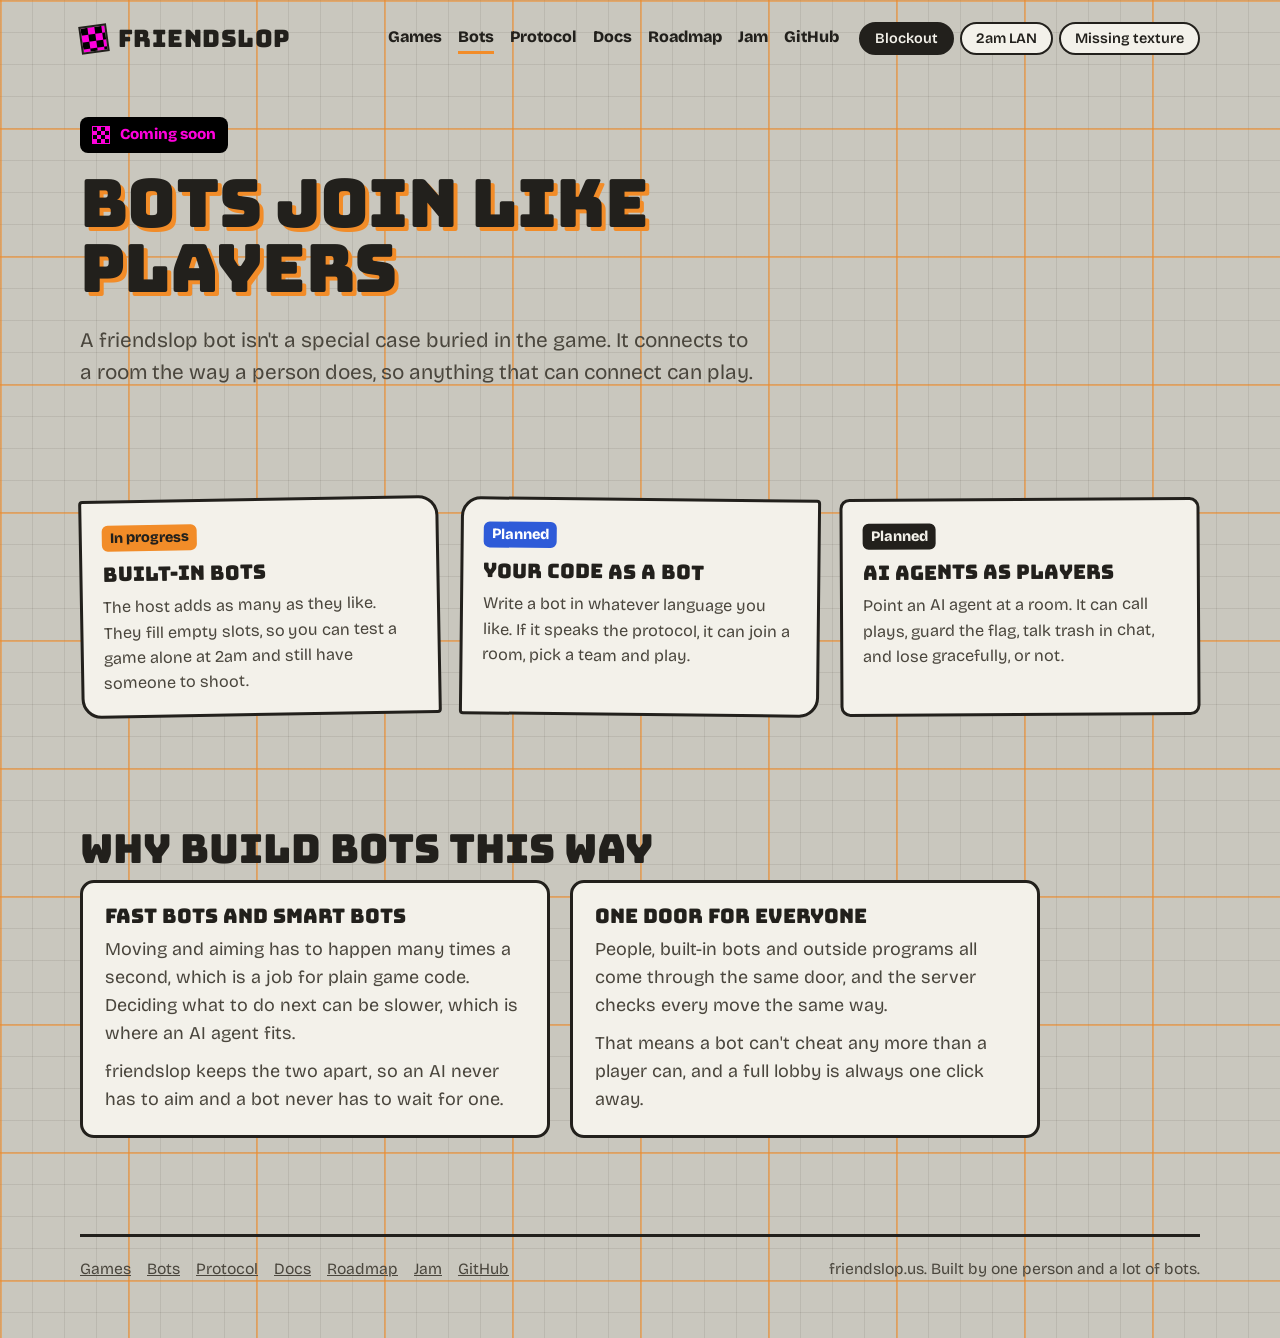
==== bots/index.html @ 9ea3b834 "Multi-page site: AI-tool pitch, games, bots, protocol, docs, roadmap, jam, 404 Co-Authored-By: Claud" ====
<!doctype html>
<html lang="en" data-theme="blockout">
<head>
<meta charset="utf-8">
<meta name="viewport" content="width=device-width, initial-scale=1">
<title>Bots | friendslop</title>
<meta name="description" content="friendslop bots join a room the same way players do, so your own code or an AI agent can play.">
<meta property="og:title" content="Bots | friendslop">
<meta property="og:description" content="friendslop bots join a room the same way players do, so your own code or an AI agent can play.">
<meta property="og:url" content="https://friendslop.us/bots/">
<meta name="theme-color" content="#c9c7be">
<script>try{var t=localStorage.getItem("friendslop-theme");if(t)document.documentElement.setAttribute("data-theme",t)}catch(e){}</script>
<link rel="icon" href="data:image/svg+xml,%3Csvg xmlns='http://www.w3.org/2000/svg' viewBox='0 0 32 32'%3E%3Crect width='16' height='16' fill='%23ff00dc'/%3E%3Crect x='16' y='16' width='16' height='16' fill='%23ff00dc'/%3E%3Crect x='16' width='16' height='16' fill='%23000'/%3E%3Crect y='16' width='16' height='16' fill='%23000'/%3E%3C/svg%3E">
<link rel="preconnect" href="https://fonts.googleapis.com">
<link rel="preconnect" href="https://fonts.gstatic.com" crossorigin>
<link href="https://fonts.googleapis.com/css2?family=Bungee&family=Bricolage+Grotesque:opsz,wght@12..96,400;12..96,600;12..96,800&display=swap" rel="stylesheet">
<link rel="stylesheet" href="/style.css">
</head>
<body>
<header class="wrap bar">
  <a class="logo" href="/" aria-label="friendslop home"><span class="logo-cube" aria-hidden="true"></span>friendslop</a>
  <div class="bar-right">
    <nav class="nav" aria-label="Main">
      <a href="/games/">Games</a>
      <a href="/bots/" aria-current="page">Bots</a>
      <a href="/protocol/">Protocol</a>
      <a href="/docs/">Docs</a>
      <a href="/roadmap/">Roadmap</a>
      <a href="/jam/">Jam</a>
      <a href="https://github.com/joshhickson/friendslop">GitHub</a>
    </nav>
    <div class="themes" role="group" aria-label="Page theme">
      <button type="button" data-set-theme="blockout" aria-pressed="true">Blockout</button>
      <button type="button" data-set-theme="lan" aria-pressed="false">2am LAN</button>
      <button type="button" data-set-theme="missing" aria-pressed="false">Missing texture</button>
    </div>
  </div>
</header>

<main>
<section class="wrap page-hero">
    <span class="soon">Coming soon</span>
    <h1>Bots join like players</h1>
    <p class="lede">A friendslop bot isn't a special case buried in the game. It connects to a room the way a person does, so anything that can connect can play.</p>
  </section>

  <section class="wrap" aria-label="Kinds of bots">
    <div class="cards">
      <article class="card">
        <span class="status test">In progress</span>
        <h3>Built-in bots</h3>
        <p>The host adds as many as they like. They fill empty slots, so you can test a game alone at 2am and still have someone to shoot.</p>
      </article>
      <article class="card">
        <span class="status next">Planned</span>
        <h3>Your code as a bot</h3>
        <p>Write a bot in whatever language you like. If it speaks the protocol, it can join a room, pick a team and play.</p>
      </article>
      <article class="card">
        <span class="status later">Planned</span>
        <h3>AI agents as players</h3>
        <p>Point an AI agent at a room. It can call plays, guard the flag, talk trash in chat, and lose gracefully, or not.</p>
      </article>
    </div>
  </section>

  <section class="wrap" aria-labelledby="why-title">
    <h2 id="why-title">Why build bots this way</h2>
    <div class="split">
      <div class="panel">
        <h3>Fast bots and smart bots</h3>
        <p>Moving and aiming has to happen many times a second, which is a job for plain game code. Deciding what to do next can be slower, which is where an AI agent fits.</p>
        <p>friendslop keeps the two apart, so an AI never has to aim and a bot never has to wait for one.</p>
      </div>
      <div class="panel">
        <h3>One door for everyone</h3>
        <p>People, built-in bots and outside programs all come through the same door, and the server checks every move the same way.</p>
        <p>That means a bot can't cheat any more than a player can, and a full lobby is always one click away.</p>
      </div>
    </div>
  </section>
</main>

<footer>
  <div class="wrap">
    <nav aria-label="Footer">
      <a href="/games/">Games</a>
      <a href="/bots/" aria-current="page">Bots</a>
      <a href="/protocol/">Protocol</a>
      <a href="/docs/">Docs</a>
      <a href="/roadmap/">Roadmap</a>
      <a href="/jam/">Jam</a>
      <a href="https://github.com/joshhickson/friendslop">GitHub</a>
    </nav>
    <span>friendslop.us. Built by one person and a lot of bots.</span>
  </div>
</footer>

<script src="/site.js"></script>
</body>
</html>
---- style.css ----
/* friendslop.us: shared styles for every page */

:root {
  --bg: #c9c7be;
  --grid-minor: rgba(60, 56, 46, .10);
  --grid-major: rgba(242, 140, 40, .55);
  --ink: #22201c;
  --ink-soft: #4a463d;
  --panel: #f3f1ea;
  --panel-edge: #22201c;
  --accent: #f28c28;
  --red: #d93a2b;
  --blu: #2e5bd8;
  --missing: #ff00dc;
  --shadow: #22201c;
  --toast-bg: #22201c;
  --toast-ink: #f3f1ea;
}
:root[data-theme="lan"] {
  --bg: #131a2c;
  --grid-minor: rgba(150, 170, 230, .07);
  --grid-major: rgba(255, 196, 61, .28);
  --ink: #eef1fb;
  --ink-soft: #aab3cf;
  --panel: #1d2640;
  --panel-edge: #8fa3e6;
  --accent: #ffc43d;
  --red: #ff5a4e;
  --blu: #5b8cff;
  --shadow: #05070d;
  --toast-bg: #ffc43d;
  --toast-ink: #131a2c;
}
:root[data-theme="missing"] {
  --bg: #000;
  --grid-minor: rgba(255, 0, 220, 0);
  --grid-major: rgba(255, 0, 220, 0);
  --ink: #fff;
  --ink-soft: #ffd6f8;
  --panel: #000;
  --panel-edge: #ff00dc;
  --accent: #ff00dc;
  --red: #ff3b3b;
  --blu: #3b8bff;
  --shadow: #ff00dc;
  --toast-bg: #ff00dc;
  --toast-ink: #000;
}

* { box-sizing: border-box; }
html { -webkit-text-size-adjust: 100%; }
body {
  margin: 0;
  color: var(--ink);
  background-color: var(--bg);
  background-image:
    linear-gradient(var(--grid-major) 2px, transparent 2px),
    linear-gradient(90deg, var(--grid-major) 2px, transparent 2px),
    linear-gradient(var(--grid-minor) 1px, transparent 1px),
    linear-gradient(90deg, var(--grid-minor) 1px, transparent 1px);
  background-size: 128px 128px, 128px 128px, 32px 32px, 32px 32px;
  font-family: "Bricolage Grotesque", system-ui, sans-serif;
  font-size: 1.125rem;
  line-height: 1.55;
  transition: background-color .25s, color .25s;
}
:root[data-theme="missing"] body {
  background-image: conic-gradient(#ff00dc 25%, #000 0 50%, #ff00dc 0 75%, #000 0);
  background-size: 96px 96px;
}
:root[data-theme="missing"] main,
:root[data-theme="missing"] footer { background: #000; }

a { color: inherit; }
:focus-visible { outline: 3px solid var(--accent); outline-offset: 3px; }
.wrap { width: min(1120px, 100% - 32px); margin-inline: auto; }
.sr-only { position: absolute; width: 1px; height: 1px; overflow: hidden; clip: rect(0 0 0 0); white-space: nowrap; }

/* links inside running text */
.prose-link, .section-lede a, .callout a, .card p a, .build a, .faq a, .hero-gh a, .roadmap a, .page-body a {
  color: var(--ink); font-weight: 800;
  text-underline-offset: 3px; text-decoration-color: var(--accent); text-decoration-thickness: 2px;
}

/* top bar */
.bar {
  display: flex; align-items: center; justify-content: space-between;
  gap: 12px 20px; flex-wrap: wrap;
  padding-block: 20px;
}
.logo {
  font-family: "Bungee", system-ui, sans-serif;
  font-size: 1.5rem; letter-spacing: .02em; text-decoration: none;
  display: inline-flex; align-items: center; gap: 10px;
}
.logo-cube {
  width: 28px; height: 28px; flex: none;
  background: conic-gradient(var(--missing) 25%, #000 0 50%, var(--missing) 0 75%, #000 0);
  background-size: 14px 14px;
  border: 2px solid var(--ink);
  transform: rotate(-8deg);
}
.nav { display: flex; flex-wrap: wrap; gap: 4px 16px; align-items: center; }
.nav a {
  font-weight: 800; font-size: 1rem; text-decoration: none;
  padding: 2px 0; border-bottom: 3px solid transparent;
}
.nav a:hover { border-bottom-color: var(--grid-major); }
.nav a[aria-current="page"] { border-bottom-color: var(--accent); }
.themes { display: flex; gap: 6px; flex-wrap: wrap; }
.themes button {
  font: 600 .9rem "Bricolage Grotesque", system-ui, sans-serif;
  color: var(--ink); background: var(--panel);
  border: 2px solid var(--panel-edge); border-radius: 999px;
  padding: 6px 14px; cursor: pointer;
}
.themes button[aria-pressed="true"] { background: var(--ink); color: var(--panel); border-color: var(--ink); }
.bar-right { display: flex; align-items: center; gap: 12px 20px; flex-wrap: wrap; }

/* type */
h1 {
  font-family: "Bungee", system-ui, sans-serif; font-weight: 400;
  font-size: clamp(2.3rem, 5.2vw, 4.4rem); line-height: .98;
  margin: 0 0 24px; letter-spacing: -.01em;
  text-shadow: 4px 4px 0 var(--accent);
}
h2 {
  font-family: "Bungee", system-ui, sans-serif; font-weight: 400;
  font-size: clamp(1.7rem, 3.6vw, 2.5rem); line-height: 1.05; margin: 0 0 10px;
}
h3 { font: 400 1.25rem "Bungee", system-ui, sans-serif; margin: 0 0 8px; line-height: 1.15; }
.lede { font-size: 1.3rem; max-width: 36ch; margin: 0 0 28px; color: var(--ink-soft); }
.section-lede { margin: 0 0 28px; max-width: 60ch; color: var(--ink-soft); }
main section { padding-block: 56px; }

/* buttons and inputs */
.btn {
  display: inline-block; text-decoration: none;
  font: 800 1.05rem "Bricolage Grotesque", system-ui, sans-serif;
  padding: 12px 20px; cursor: pointer;
  color: var(--panel); background: var(--ink);
  border: 3px solid var(--ink); border-radius: 10px;
  box-shadow: 4px 4px 0 var(--accent);
  transition: transform .08s, box-shadow .08s;
}
.btn:active { transform: translate(3px, 3px); box-shadow: 1px 1px 0 var(--accent); }
.btn.ghost { color: var(--ink); background: var(--panel); }

/* hero */
.hero {
  display: grid; grid-template-columns: 1.05fr .95fr; gap: 48px; align-items: center;
  padding-block: 40px 72px;
}
.hero > * { min-width: 0; }
.join { display: flex; gap: 8px; flex-wrap: wrap; max-width: 30rem; }
.join label { flex-basis: 100%; font-weight: 600; font-size: 1rem; }
.join input {
  flex: 1 1 12rem; min-width: 0;
  font: 400 1.25rem "Bungee", system-ui, sans-serif; letter-spacing: .08em;
  text-transform: uppercase;
  padding: 12px 14px; color: var(--ink); background: var(--panel);
  border: 3px solid var(--panel-edge); border-radius: 10px;
}
.join input::placeholder { color: var(--ink-soft); opacity: .6; }
.join-reply { flex-basis: 100%; min-height: 1.6em; margin: 6px 0 0; font-weight: 600; }
.hero-gh { margin: 8px 0 0; font-size: 1rem; color: var(--ink-soft); max-width: 36ch; }

/* lobby card */
.lobby {
  background: var(--panel);
  border: 3px solid var(--panel-edge);
  border-radius: 18px 6px 18px 6px;
  box-shadow: 10px 10px 0 var(--shadow);
  padding: 22px;
  transform: rotate(1.2deg);
}
.lobby-head { display: flex; justify-content: space-between; align-items: baseline; gap: 12px; flex-wrap: wrap; }
.room-code { font-family: "Bungee", system-ui, sans-serif; font-size: 1.9rem; line-height: 1; }
.room-meta { font-size: .95rem; color: var(--ink-soft); }
.teams { display: grid; grid-template-columns: 1fr 1fr; gap: 12px; margin: 18px 0; }
.team { border-radius: 10px; padding: 10px 12px 12px; color: #fff; }
.team.red { background: var(--red); }
.team.blu { background: var(--blu); }
.team h3 { margin: 0 0 6px; font-size: 1.05rem; display: flex; justify-content: space-between; }
.team ul { list-style: none; margin: 0; padding: 0; font-size: .98rem; }
.team li { padding: 3px 0; border-top: 1px dashed rgba(255,255,255,.35); }
.team li:first-child { border-top: 0; }
.team li.pending { opacity: 0; transform: translateX(-8px); }
.team li.in { opacity: 1; transform: none; transition: opacity .35s, transform .35s; }
.tag { font-size: .78rem; font-weight: 800; background: rgba(0,0,0,.22); border-radius: 6px; padding: 1px 6px; margin-left: 6px; }
.feed {
  font-size: .95rem; color: var(--ink-soft);
  border-top: 2px dashed var(--panel-edge); padding-top: 10px; margin-bottom: 16px;
  min-height: 3.2em;
}
.feed p { margin: 0; }
.start { width: 100%; }

/* the trend line */
.trend { padding-block: 24px 40px; }
.trend p {
  margin: 0; max-width: 24ch;
  font: 400 clamp(1.6rem, 3.4vw, 2.6rem) "Bungee", system-ui, sans-serif; line-height: 1.1;
}
.trend p + p { margin-top: 10px; color: var(--ink-soft); font-family: "Bricolage Grotesque", system-ui, sans-serif; font-weight: 600; font-size: 1.25rem; max-width: 52ch; line-height: 1.5; }

/* three steps: a real sequence */
.steps { list-style: none; margin: 0; padding: 0; display: grid; grid-template-columns: repeat(3, 1fr); gap: 20px; counter-reset: step; }
.steps li {
  counter-increment: step; position: relative;
  background: var(--panel); border: 3px solid var(--panel-edge); border-radius: 14px;
  padding: 56px 20px 20px;
}
.steps li::before {
  content: counter(step);
  position: absolute; top: -18px; left: 18px;
  width: 56px; height: 56px; display: grid; place-items: center;
  font: 400 1.6rem "Bungee", system-ui, sans-serif;
  background: var(--accent); color: #22201c; border: 3px solid var(--panel-edge); border-radius: 12px;
  transform: rotate(-6deg);
}
.steps p { margin: 0; color: var(--ink-soft); font-size: 1.02rem; }
.steps .say { display: block; margin-top: 10px; font-weight: 800; color: var(--ink); }

/* callouts: one per big idea, each leading to its own page */
.callouts { display: grid; grid-template-columns: 1fr 1fr; gap: 24px; }
.callout {
  background: var(--panel); border: 3px solid var(--panel-edge);
  padding: 24px; display: flex; flex-direction: column; gap: 12px;
}
.callout:nth-child(1) { border-radius: 6px 22px 6px 22px; }
.callout:nth-child(2) { border-radius: 22px 6px 22px 6px; }
.callout h3 { font-size: 1.5rem; }
.callout p { margin: 0; color: var(--ink-soft); }
.callout .more { margin-top: auto; }

/* box list */
.notes {
  background: var(--panel); border: 3px solid var(--panel-edge); border-radius: 14px;
  padding: 8px 24px; max-width: 760px;
}
.notes ul { list-style: none; margin: 0; padding: 0; }
.notes li { display: grid; grid-template-columns: 2.2rem 1fr; gap: 8px; padding: 16px 0; border-top: 2px dashed var(--grid-major); }
.notes li:first-child { border-top: 0; }
.notes .sym { font: 400 1.2rem "Bungee", system-ui, sans-serif; color: var(--accent); line-height: 1.4; }
.notes strong { display: block; font-weight: 800; }
.notes span.d { color: var(--ink-soft); font-size: 1.02rem; }

/* cards */
.cards { display: grid; grid-template-columns: repeat(3, 1fr); gap: 20px; }
.card {
  background: var(--panel); border: 3px solid var(--panel-edge);
  padding: 20px; min-height: 210px; position: relative;
}
.cards .card:nth-child(3n+1) { border-radius: 4px 20px 4px 20px; transform: rotate(-1deg); }
.cards .card:nth-child(3n+2) { border-radius: 20px 4px 20px 4px; transform: rotate(.6deg); }
.cards .card:nth-child(3n) { border-radius: 10px; transform: rotate(-.3deg); }
.card p { margin: 0; font-size: 1.02rem; color: var(--ink-soft); }
.status { display: inline-block; font-weight: 800; font-size: .9rem; border-radius: 6px; padding: 2px 8px; margin-bottom: 12px; }
.status.test { background: var(--accent); color: #22201c; }
.status.next { background: var(--blu); color: #fff; }
.status.later { background: var(--ink); color: var(--panel); }
.status.you { background: #000; color: var(--missing); }
.card.missing {
  border-radius: 0; transform: rotate(-.4deg);
  background:
    linear-gradient(var(--panel), var(--panel)) padding-box,
    conic-gradient(#ff00dc 25%, #000 0 50%, #ff00dc 0 75%, #000 0) border-box;
  background-size: auto, 24px 24px;
  border: 10px solid transparent;
}

/* follow the build */
.build {
  display: grid; grid-template-columns: repeat(3, 1fr);
  border: 3px solid var(--panel-edge); border-radius: 14px; background: var(--panel);
  max-width: 960px;
}
.build > div { padding: 20px 22px; border-left: 2px dashed var(--grid-major); }
.build > div:first-child { border-left: 0; }
.build h3 { font-size: 1.15rem; margin: 0 0 6px; }
.build p { margin: 0; font-size: 1.02rem; color: var(--ink-soft); }

/* faq */
.faq { max-width: 760px; }
.faq details { border-top: 3px solid var(--panel-edge); padding: 14px 0; }
.faq details:last-child { border-bottom: 3px solid var(--panel-edge); }
.faq summary { cursor: pointer; font-weight: 800; font-size: 1.2rem; list-style: none; display: flex; justify-content: space-between; gap: 12px; }
.faq summary::-webkit-details-marker { display: none; }
.faq summary::after { content: "+"; font-family: "Bungee", system-ui, sans-serif; color: var(--accent); }
.faq details[open] summary::after { content: "\2212"; }
.faq p { margin: 10px 0 0; color: var(--ink-soft); max-width: 62ch; }

/* inner pages */
.page-hero { padding-block: 40px 24px; }
.page-hero h1 { max-width: 16ch; }
.page-hero .lede { max-width: 52ch; }
.soon {
  display: inline-flex; align-items: center; gap: 10px;
  font-weight: 800; font-size: .95rem;
  background: #000; color: var(--missing);
  border-radius: 8px; padding: 6px 12px; margin-bottom: 18px;
}
.soon::before {
  content: ""; width: 16px; height: 16px;
  background: conic-gradient(#ff00dc 25%, #000 0 50%, #ff00dc 0 75%, #000 0); background-size: 8px 8px;
  border: 1px solid var(--missing);
}
.page-body p { margin: 0 0 16px; max-width: 62ch; }
.split { display: grid; grid-template-columns: 1fr 1fr; gap: 20px; max-width: 960px; }
.panel {
  background: var(--panel); border: 3px solid var(--panel-edge); border-radius: 14px; padding: 22px;
}
.panel p { margin: 0 0 10px; color: var(--ink-soft); }
.panel p:last-child { margin-bottom: 0; }
.panel ul { margin: 0; padding-left: 1.2em; color: var(--ink-soft); }
.panel li { margin: 4px 0; }

/* who-can-join diagram on the protocol page */
.speakers { display: grid; grid-template-columns: repeat(4, 1fr); gap: 12px; max-width: 960px; margin-bottom: 24px; }
.speaker {
  background: var(--panel); border: 3px solid var(--panel-edge); border-radius: 12px;
  padding: 14px; text-align: center; font-weight: 800;
}
.speaker small { display: block; font-weight: 600; color: var(--ink-soft); font-size: .9rem; }
.speaker.now { box-shadow: 6px 6px 0 var(--accent); }
.wire {
  max-width: 960px; text-align: center; padding: 14px;
  border: 3px dashed var(--panel-edge); border-radius: 12px;
  font: 400 1.2rem "Bungee", system-ui, sans-serif;
  background: var(--panel);
}

/* roadmap */
.roadmap { display: grid; grid-template-columns: repeat(3, 1fr); gap: 20px; }
.roadmap .col { background: var(--panel); border: 3px solid var(--panel-edge); border-radius: 14px; padding: 20px 22px; }
.roadmap ul { list-style: none; margin: 0; padding: 0; }
.roadmap li { padding: 9px 0; border-top: 2px dashed var(--grid-major); font-size: 1.02rem; }
.roadmap li:first-child { border-top: 0; }
.roadmap .col.done li::before { content: "\2713  "; color: var(--accent); font-weight: 800; }
.roadmap .col.now li::before { content: "~  "; color: var(--accent); font-weight: 800; }
.roadmap .col.later li::before { content: "?  "; color: var(--accent); font-weight: 800; }

/* ideas list on the games page */
.ideas { list-style: none; margin: 0; padding: 0; max-width: 760px; }
.ideas li {
  background: var(--panel); border: 3px solid var(--panel-edge); border-radius: 12px;
  padding: 12px 16px; margin-bottom: 10px; font-weight: 600;
}
.ideas li:nth-child(odd) { transform: rotate(-.4deg); }
.ideas li:nth-child(even) { transform: rotate(.4deg); }

/* 404 */
.lost { padding-block: 72px; text-align: left; }
.lost .tile {
  width: 160px; height: 160px; margin-bottom: 28px;
  background: conic-gradient(#ff00dc 25%, #000 0 50%, #ff00dc 0 75%, #000 0); background-size: 80px 80px;
  border: 4px solid var(--ink); transform: rotate(-6deg);
}

footer { padding-block: 40px 56px; font-size: .98rem; color: var(--ink-soft); }
footer .wrap { display: flex; justify-content: space-between; gap: 16px; flex-wrap: wrap; border-top: 3px solid var(--panel-edge); padding-top: 20px; }
footer nav { display: flex; gap: 6px 16px; flex-wrap: wrap; }

.toast {
  position: fixed; left: 50%; bottom: 24px; transform: translate(-50%, 140%);
  background: var(--toast-bg); color: var(--toast-ink);
  font-weight: 800; padding: 12px 18px; border-radius: 12px;
  max-width: calc(100% - 32px); text-align: center;
  visibility: hidden;
  transition: transform .25s, visibility 0s .25s;
}
.toast.show { transform: translate(-50%, 0); visibility: visible; transition: transform .25s; }

@media (max-width: 860px) {
  .hero { grid-template-columns: minmax(0, 1fr); gap: 40px; padding-top: 16px; }
  .lobby { transform: none; }
  .cards, .steps, .callouts, .roadmap, .split { grid-template-columns: 1fr; }
  .steps { gap: 36px; }
  .card { min-height: 0; }
  .build { grid-template-columns: 1fr; }
  .build > div { border-left: 0; border-top: 2px dashed var(--grid-major); }
  .build > div:first-child { border-top: 0; }
  .speakers { grid-template-columns: 1fr 1fr; }
}
@media (prefers-reduced-motion: reduce) {
  *, *::before, *::after { transition: none !important; }
  .team li.pending { opacity: 1; transform: none; }
}
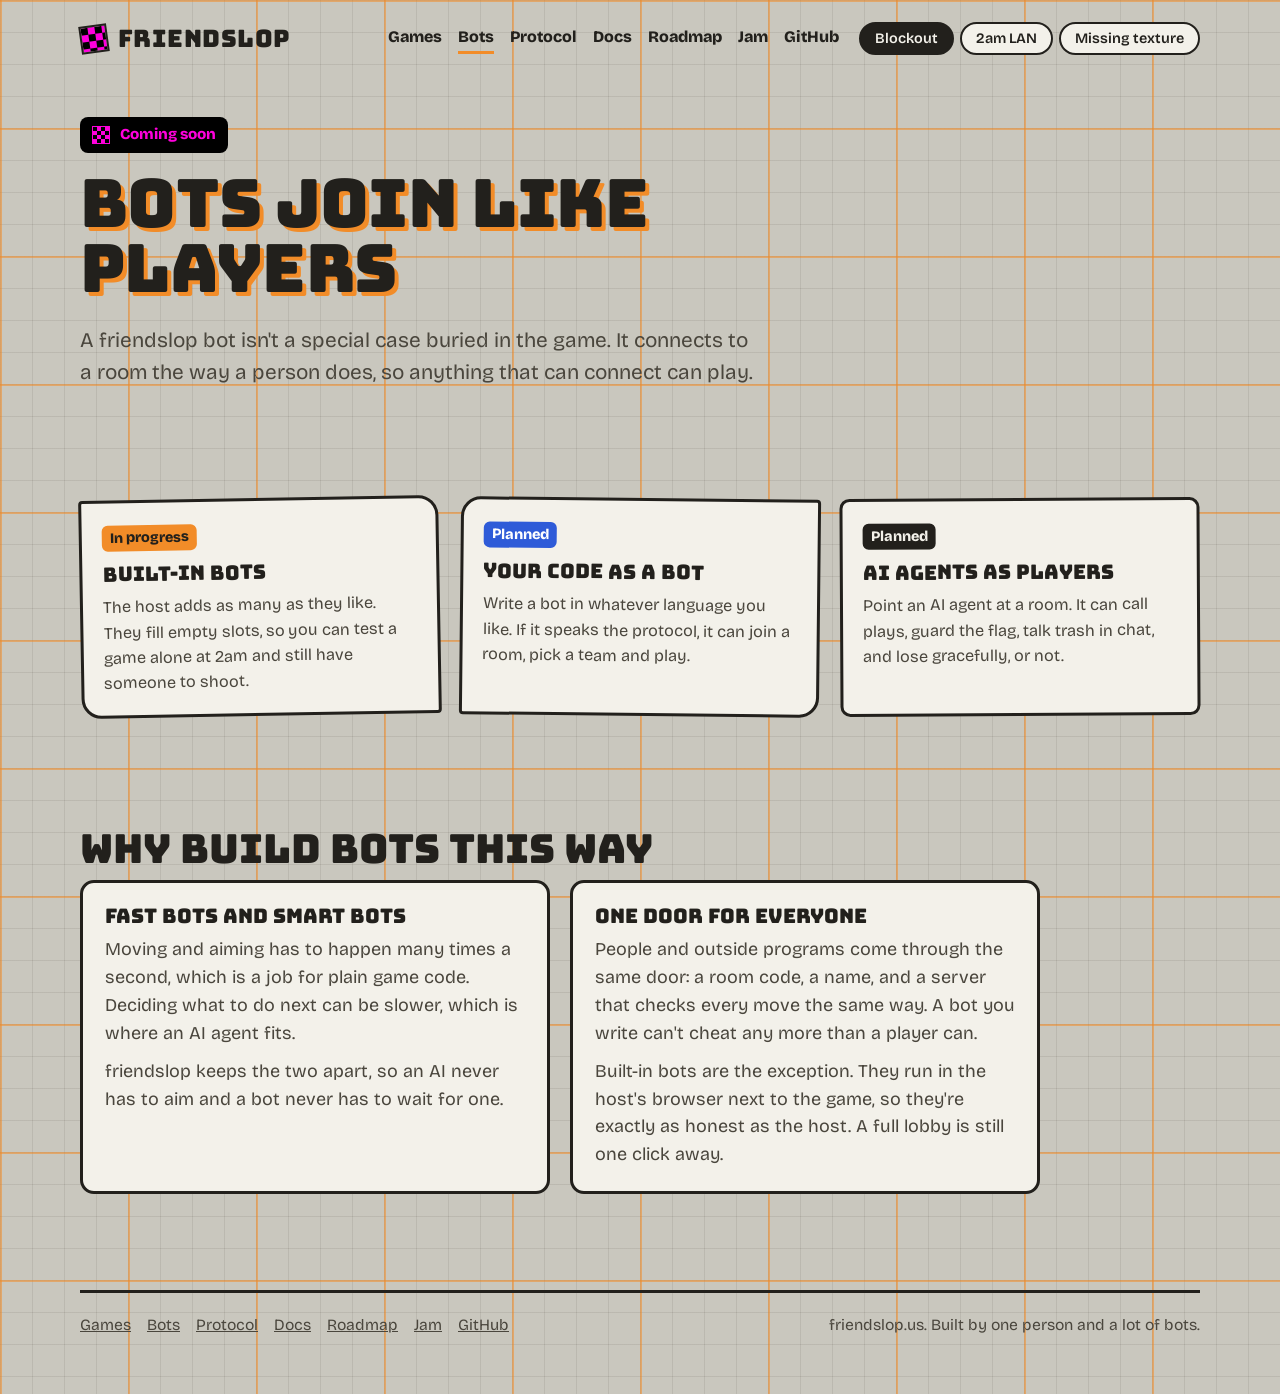
==== commit b1a31237: "Site: honest score and bot lines, paste-a-link form The host runs the game, so the host keeps score." ====
--- a/bots/index.html
+++ b/bots/index.html
@@ -74,8 +74,8 @@
       </div>
       <div class="panel">
         <h3>One door for everyone</h3>
-        <p>People, built-in bots and outside programs all come through the same door, and the server checks every move the same way.</p>
-        <p>That means a bot can't cheat any more than a player can, and a full lobby is always one click away.</p>
+        <p>People and outside programs come through the same door: a room code, a name, and a server that checks every move the same way. A bot you write can't cheat any more than a player can.</p>
+        <p>Built-in bots are the exception. They run in the host's browser next to the game, so they're exactly as honest as the host. A full lobby is still one click away.</p>
       </div>
     </div>
   </section>
--- a/style.css
+++ b/style.css
@@ -163,6 +163,12 @@
 }
 .join input::placeholder { color: var(--ink-soft); opacity: .6; }
 .join-reply { flex-basis: 100%; min-height: 1.6em; margin: 6px 0 0; font-weight: 600; }
+.join.link { margin-top: 20px; }
+.join.link input {
+  font: 600 1.05rem "Bricolage Grotesque", system-ui, sans-serif; letter-spacing: 0;
+  text-transform: none;
+}
+.join-note { flex-basis: 100%; margin: 0; font-size: 1rem; color: var(--ink-soft); }
 .hero-gh { margin: 8px 0 0; font-size: 1rem; color: var(--ink-soft); max-width: 36ch; }
 
 /* lobby card */
@@ -223,13 +229,14 @@
 .steps .say { display: block; margin-top: 10px; font-weight: 800; color: var(--ink); }
 
 /* callouts: one per big idea, each leading to its own page */
-.callouts { display: grid; grid-template-columns: 1fr 1fr; gap: 24px; }
+.callouts { display: grid; grid-template-columns: repeat(3, 1fr); gap: 24px; }
 .callout {
   background: var(--panel); border: 3px solid var(--panel-edge);
   padding: 24px; display: flex; flex-direction: column; gap: 12px;
 }
 .callout:nth-child(1) { border-radius: 6px 22px 6px 22px; }
 .callout:nth-child(2) { border-radius: 22px 6px 22px 6px; }
+.callout:nth-child(3) { border-radius: 12px; }
 .callout h3 { font-size: 1.5rem; }
 .callout p { margin: 0; color: var(--ink-soft); }
 .callout .more { margin-top: auto; }
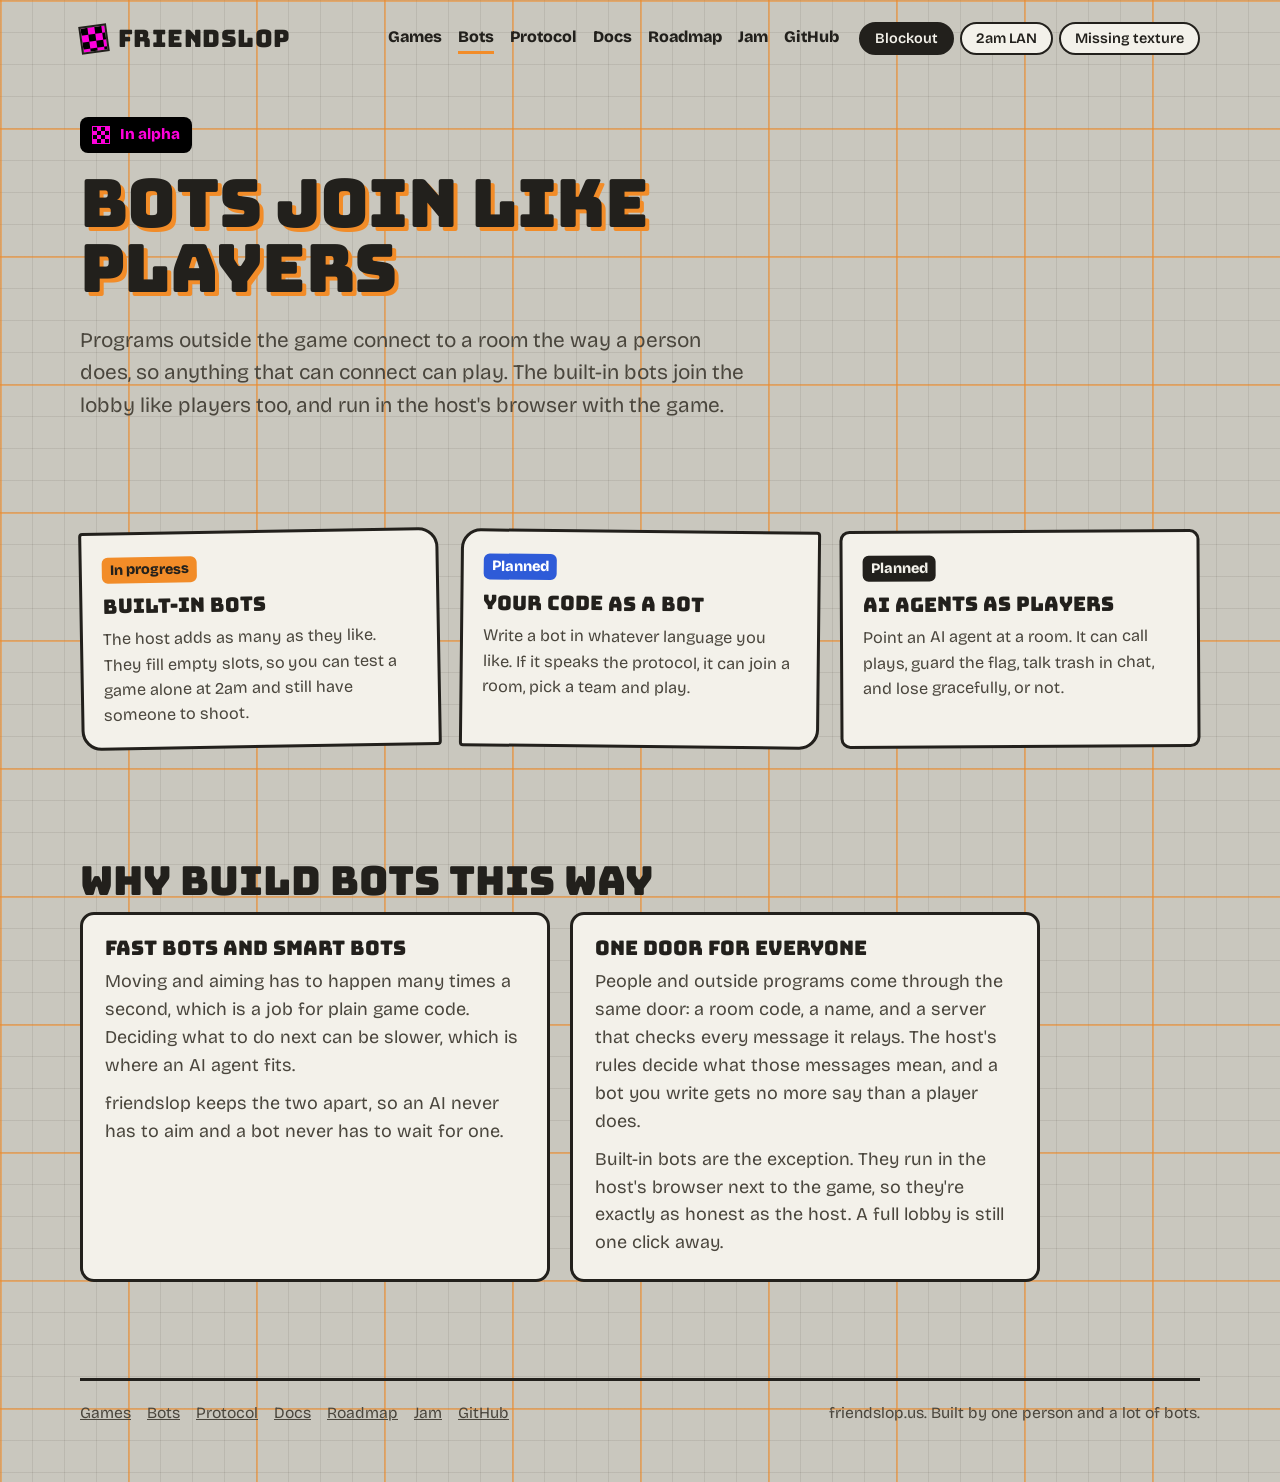
==== commit 6065c665: "Site: fix claims that stop being true when link hosting ships Co-Authored-By: Claude Opus 5.5 <norep" ====
--- a/bots/index.html
+++ b/bots/index.html
@@ -4,9 +4,9 @@
 <meta charset="utf-8">
 <meta name="viewport" content="width=device-width, initial-scale=1">
 <title>Bots | friendslop</title>
-<meta name="description" content="friendslop bots join a room the same way players do, so your own code or an AI agent can play.">
+<meta name="description" content="friendslop bots join a room like players, so your own code or an AI agent can play. Built-in bots run in the host's browser with the game.">
 <meta property="og:title" content="Bots | friendslop">
-<meta property="og:description" content="friendslop bots join a room the same way players do, so your own code or an AI agent can play.">
+<meta property="og:description" content="friendslop bots join a room like players, so your own code or an AI agent can play. Built-in bots run in the host's browser with the game.">
 <meta property="og:url" content="https://friendslop.us/bots/">
 <meta name="theme-color" content="#c9c7be">
 <script>try{var t=localStorage.getItem("friendslop-theme");if(t)document.documentElement.setAttribute("data-theme",t)}catch(e){}</script>
@@ -39,9 +39,9 @@
 
 <main>
 <section class="wrap page-hero">
-    <span class="soon">Coming soon</span>
+    <span class="soon">In alpha</span>
     <h1>Bots join like players</h1>
-    <p class="lede">A friendslop bot isn't a special case buried in the game. It connects to a room the way a person does, so anything that can connect can play.</p>
+    <p class="lede">Programs outside the game connect to a room the way a person does, so anything that can connect can play. The built-in bots join the lobby like players too, and run in the host's browser with the game.</p>
   </section>
 
   <section class="wrap" aria-label="Kinds of bots">
@@ -74,7 +74,7 @@
       </div>
       <div class="panel">
         <h3>One door for everyone</h3>
-        <p>People and outside programs come through the same door: a room code, a name, and a server that checks every move the same way. A bot you write can't cheat any more than a player can.</p>
+        <p>People and outside programs come through the same door: a room code, a name, and a server that checks every message it relays. The host's rules decide what those messages mean, and a bot you write gets no more say than a player does.</p>
         <p>Built-in bots are the exception. They run in the host's browser next to the game, so they're exactly as honest as the host. A full lobby is still one click away.</p>
       </div>
     </div>
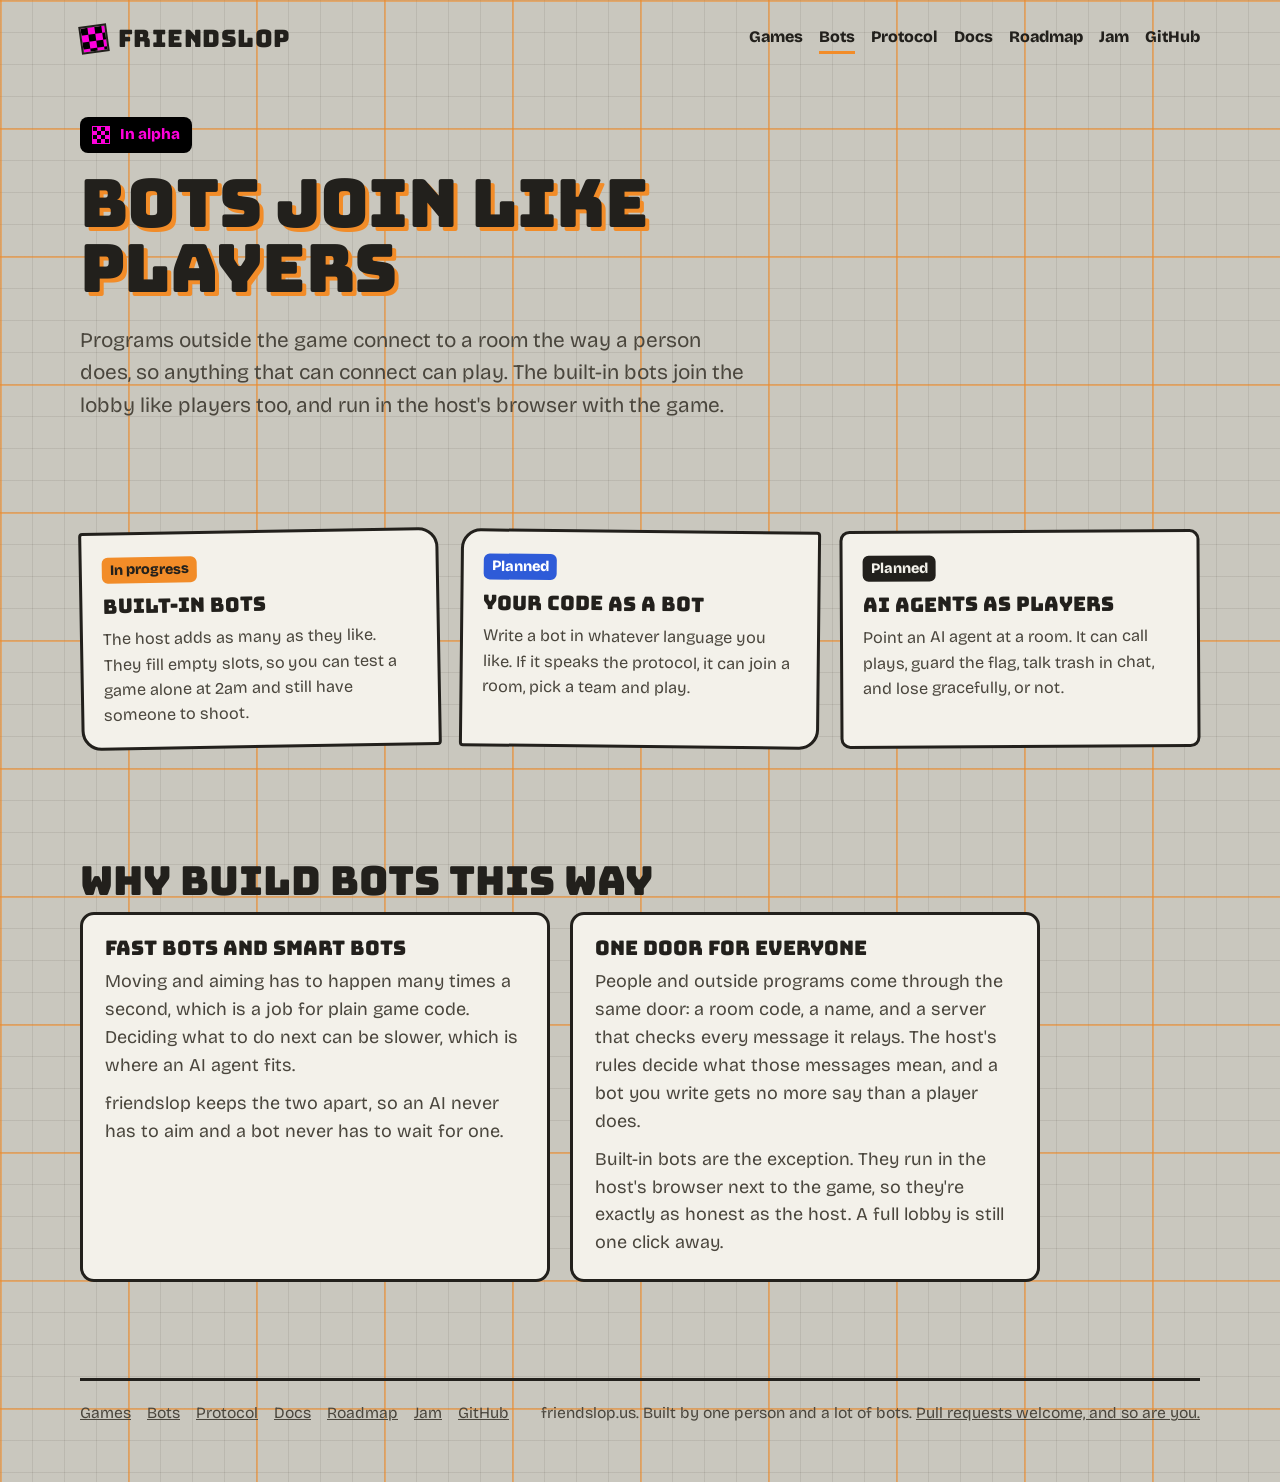
==== commit a9bcf76b: "Site: one style, current games, and an invitation to help - Blockout is the only style: the switcher" ====
--- a/bots/index.html
+++ b/bots/index.html
@@ -1,5 +1,5 @@
 <!doctype html>
-<html lang="en" data-theme="blockout">
+<html lang="en">
 <head>
 <meta charset="utf-8">
 <meta name="viewport" content="width=device-width, initial-scale=1">
@@ -9,7 +9,6 @@
 <meta property="og:description" content="friendslop bots join a room like players, so your own code or an AI agent can play. Built-in bots run in the host's browser with the game.">
 <meta property="og:url" content="https://friendslop.us/bots/">
 <meta name="theme-color" content="#c9c7be">
-<script>try{var t=localStorage.getItem("friendslop-theme");if(t)document.documentElement.setAttribute("data-theme",t)}catch(e){}</script>
 <link rel="icon" href="data:image/svg+xml,%3Csvg xmlns='http://www.w3.org/2000/svg' viewBox='0 0 32 32'%3E%3Crect width='16' height='16' fill='%23ff00dc'/%3E%3Crect x='16' y='16' width='16' height='16' fill='%23ff00dc'/%3E%3Crect x='16' width='16' height='16' fill='%23000'/%3E%3Crect y='16' width='16' height='16' fill='%23000'/%3E%3C/svg%3E">
 <link rel="preconnect" href="https://fonts.googleapis.com">
 <link rel="preconnect" href="https://fonts.gstatic.com" crossorigin>
@@ -29,11 +28,6 @@
       <a href="/jam/">Jam</a>
       <a href="https://github.com/joshhickson/friendslop">GitHub</a>
     </nav>
-    <div class="themes" role="group" aria-label="Page theme">
-      <button type="button" data-set-theme="blockout" aria-pressed="true">Blockout</button>
-      <button type="button" data-set-theme="lan" aria-pressed="false">2am LAN</button>
-      <button type="button" data-set-theme="missing" aria-pressed="false">Missing texture</button>
-    </div>
   </div>
 </header>
 
@@ -92,7 +86,7 @@
       <a href="/jam/">Jam</a>
       <a href="https://github.com/joshhickson/friendslop">GitHub</a>
     </nav>
-    <span>friendslop.us. Built by one person and a lot of bots.</span>
+    <span>friendslop.us. Built by one person and a lot of bots. <a href="/#together">Pull requests welcome, and so are you.</a></span>
   </div>
 </footer>
 
--- a/style.css
+++ b/style.css
@@ -16,36 +16,6 @@
   --toast-bg: #22201c;
   --toast-ink: #f3f1ea;
 }
-:root[data-theme="lan"] {
-  --bg: #131a2c;
-  --grid-minor: rgba(150, 170, 230, .07);
-  --grid-major: rgba(255, 196, 61, .28);
-  --ink: #eef1fb;
-  --ink-soft: #aab3cf;
-  --panel: #1d2640;
-  --panel-edge: #8fa3e6;
-  --accent: #ffc43d;
-  --red: #ff5a4e;
-  --blu: #5b8cff;
-  --shadow: #05070d;
-  --toast-bg: #ffc43d;
-  --toast-ink: #131a2c;
-}
-:root[data-theme="missing"] {
-  --bg: #000;
-  --grid-minor: rgba(255, 0, 220, 0);
-  --grid-major: rgba(255, 0, 220, 0);
-  --ink: #fff;
-  --ink-soft: #ffd6f8;
-  --panel: #000;
-  --panel-edge: #ff00dc;
-  --accent: #ff00dc;
-  --red: #ff3b3b;
-  --blu: #3b8bff;
-  --shadow: #ff00dc;
-  --toast-bg: #ff00dc;
-  --toast-ink: #000;
-}
 
 * { box-sizing: border-box; }
 html { -webkit-text-size-adjust: 100%; }
@@ -62,14 +32,7 @@
   font-family: "Bricolage Grotesque", system-ui, sans-serif;
   font-size: 1.125rem;
   line-height: 1.55;
-  transition: background-color .25s, color .25s;
-}
-:root[data-theme="missing"] body {
-  background-image: conic-gradient(#ff00dc 25%, #000 0 50%, #ff00dc 0 75%, #000 0);
-  background-size: 96px 96px;
-}
-:root[data-theme="missing"] main,
-:root[data-theme="missing"] footer { background: #000; }
+}
 
 a { color: inherit; }
 :focus-visible { outline: 3px solid var(--accent); outline-offset: 3px; }
@@ -107,14 +70,6 @@
 }
 .nav a:hover { border-bottom-color: var(--grid-major); }
 .nav a[aria-current="page"] { border-bottom-color: var(--accent); }
-.themes { display: flex; gap: 6px; flex-wrap: wrap; }
-.themes button {
-  font: 600 .9rem "Bricolage Grotesque", system-ui, sans-serif;
-  color: var(--ink); background: var(--panel);
-  border: 2px solid var(--panel-edge); border-radius: 999px;
-  padding: 6px 14px; cursor: pointer;
-}
-.themes button[aria-pressed="true"] { background: var(--ink); color: var(--panel); border-color: var(--ink); }
 .bar-right { display: flex; align-items: center; gap: 12px 20px; flex-wrap: wrap; }
 
 /* type */
@@ -226,7 +181,24 @@
   transform: rotate(-6deg);
 }
 .steps p { margin: 0; color: var(--ink-soft); font-size: 1.02rem; }
-.steps .say { display: block; margin-top: 10px; font-weight: 800; color: var(--ink); }
+.steps p a, .prompt-head a { color: var(--ink); font-weight: 800; text-underline-offset: 3px; text-decoration-color: var(--accent); text-decoration-thickness: 2px; }
+.steps.four { grid-template-columns: repeat(2, 1fr); gap: 36px 20px; max-width: 960px; }
+
+/* make your first game: commands and the agent prompt */
+.cmd, .prompt-text {
+  display: block; white-space: pre-wrap; overflow-wrap: anywhere;
+  font: 500 .92rem/1.55 ui-monospace, "Cascadia Mono", Consolas, monospace;
+  background: var(--ink); color: var(--panel);
+  border-radius: 10px; padding: 12px 14px; margin: 14px 0 0;
+}
+.prompt {
+  background: var(--panel); border: 3px solid var(--panel-edge); border-radius: 6px 22px 6px 22px;
+  box-shadow: 8px 8px 0 var(--accent);
+  padding: 24px; max-width: 960px; margin-bottom: 48px;
+}
+.prompt-head p { margin: 0; color: var(--ink-soft); max-width: 60ch; }
+.prompt-text { margin: 16px 0 18px; font-size: .95rem; }
+.make-or { font-size: 1.5rem; margin: 0 0 34px; }
 
 /* callouts: one per big idea, each leading to its own page */
 .callouts { display: grid; grid-template-columns: repeat(3, 1fr); gap: 24px; }
@@ -287,6 +259,8 @@
 .build > div:first-child { border-left: 0; }
 .build h3 { font-size: 1.15rem; margin: 0 0 6px; }
 .build p { margin: 0; font-size: 1.02rem; color: var(--ink-soft); }
+.build-note { margin: 18px 0 0; font-size: 1rem; color: var(--ink-soft); max-width: 60ch; }
+.build-note a { color: var(--ink); font-weight: 800; text-underline-offset: 3px; text-decoration-color: var(--accent); text-decoration-thickness: 2px; }
 
 /* faq */
 .faq { max-width: 760px; }
@@ -382,7 +356,9 @@
 @media (max-width: 860px) {
   .hero { grid-template-columns: minmax(0, 1fr); gap: 40px; padding-top: 16px; }
   .lobby { transform: none; }
-  .cards, .steps, .callouts, .roadmap, .split { grid-template-columns: 1fr; }
+  .cards, .steps, .steps.four, .callouts, .roadmap, .split { grid-template-columns: 1fr; }
+  .prompt { padding: 18px; box-shadow: 5px 5px 0 var(--accent); }
+  .prompt-text, .cmd { font-size: .82rem; padding: 10px 12px; }
   .steps { gap: 36px; }
   .card { min-height: 0; }
   .build { grid-template-columns: 1fr; }
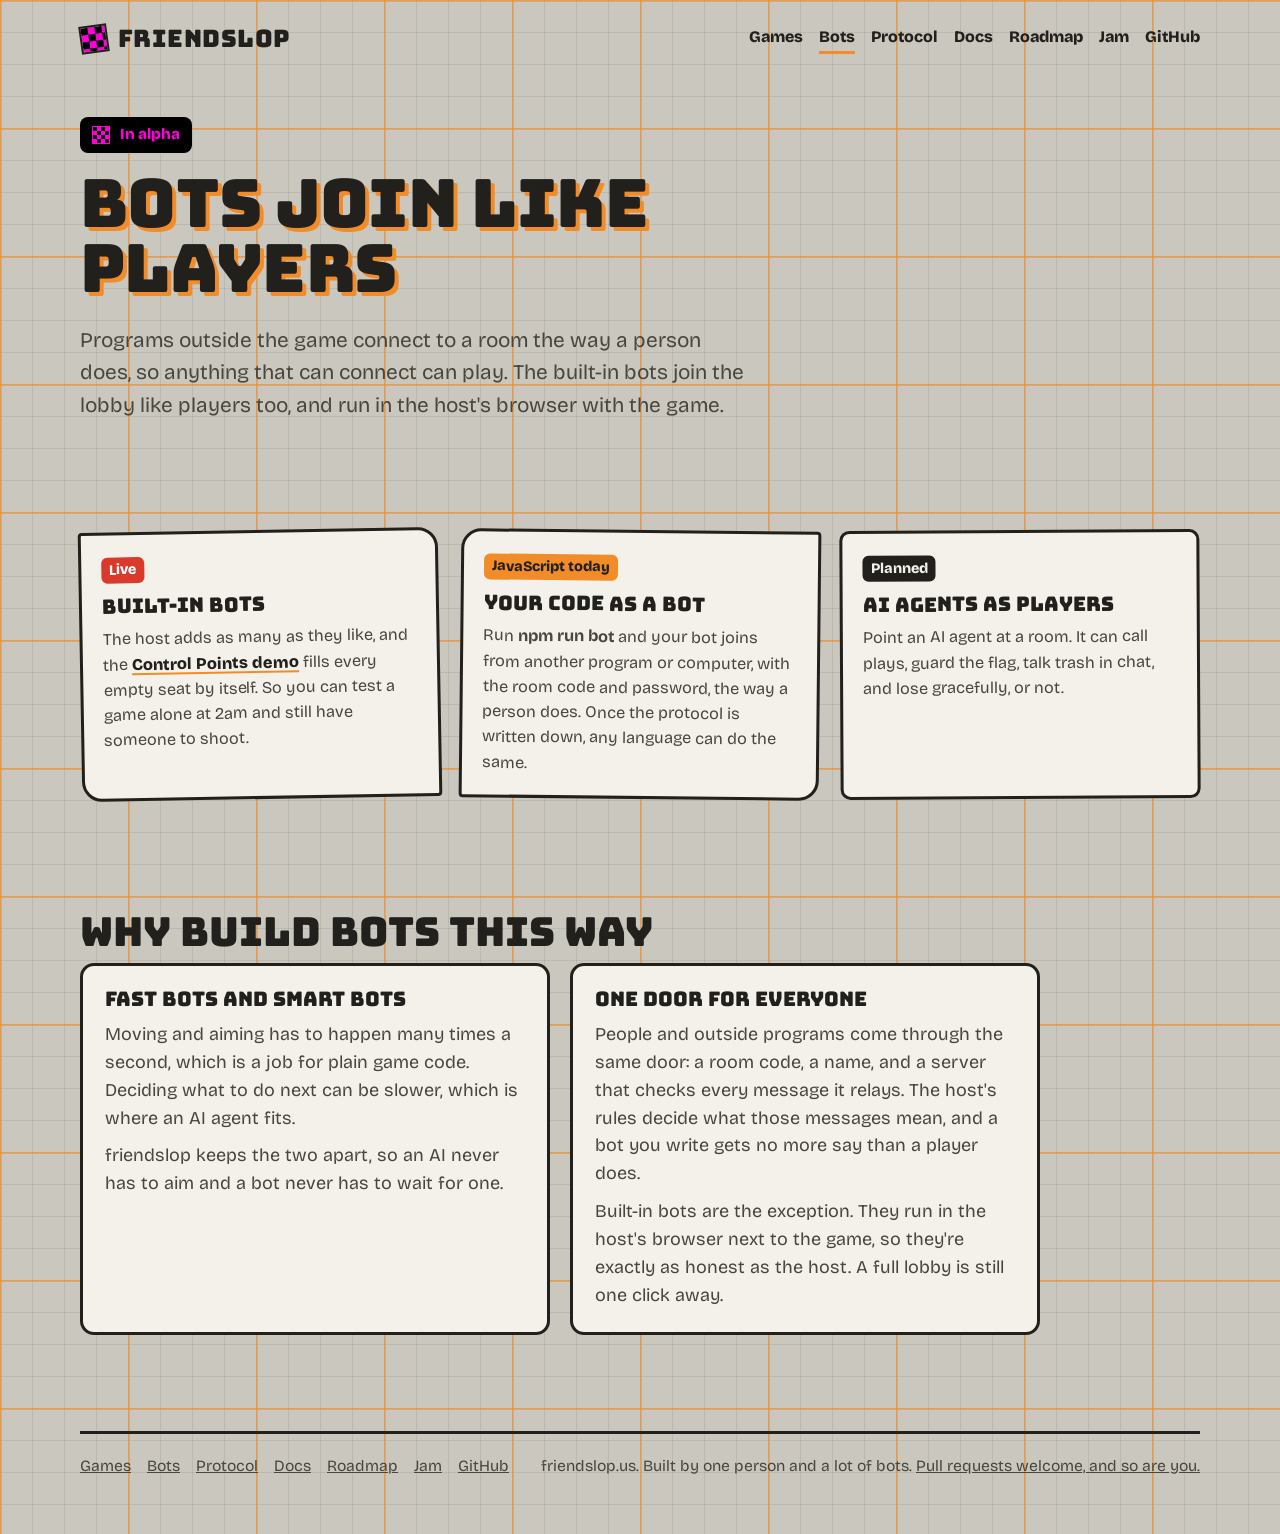
==== commit ab06d703: "Site: the demo is live, a real Docs page, and pages brought up to date - Homepage: Play the demo and" ====
--- a/bots/index.html
+++ b/bots/index.html
@@ -41,14 +41,14 @@
   <section class="wrap" aria-label="Kinds of bots">
     <div class="cards">
       <article class="card">
-        <span class="status test">In progress</span>
+        <span class="status live">Live</span>
         <h3>Built-in bots</h3>
-        <p>The host adds as many as they like. They fill empty slots, so you can test a game alone at 2am and still have someone to shoot.</p>
+        <p>The host adds as many as they like, and the <a href="https://play.friendslop.us/?host=https://github.com/joshhickson/friendslop/tree/main/games/cp">Control Points demo</a> fills every empty seat by itself. So you can test a game alone at 2am and still have someone to shoot.</p>
       </article>
       <article class="card">
-        <span class="status next">Planned</span>
+        <span class="status test">JavaScript today</span>
         <h3>Your code as a bot</h3>
-        <p>Write a bot in whatever language you like. If it speaks the protocol, it can join a room, pick a team and play.</p>
+        <p>Run <strong>npm run bot</strong> and your bot joins from another program or computer, with the room code and password, the way a person does. Once the protocol is written down, any language can do the same.</p>
       </article>
       <article class="card">
         <span class="status later">Planned</span>
--- a/style.css
+++ b/style.css
@@ -40,7 +40,7 @@
 .sr-only { position: absolute; width: 1px; height: 1px; overflow: hidden; clip: rect(0 0 0 0); white-space: nowrap; }
 
 /* links inside running text */
-.prose-link, .section-lede a, .callout a, .card p a, .build a, .faq a, .hero-gh a, .roadmap a, .page-body a {
+.prose-link, .section-lede a, .callout a, .card p a, .build a, .faq a, .hero-go-note a, .roadmap a, .page-body a {
   color: var(--ink); font-weight: 800;
   text-underline-offset: 3px; text-decoration-color: var(--accent); text-decoration-thickness: 2px;
 }
@@ -124,7 +124,9 @@
   text-transform: none;
 }
 .join-note { flex-basis: 100%; margin: 0; font-size: 1rem; color: var(--ink-soft); }
-.hero-gh { margin: 8px 0 0; font-size: 1rem; color: var(--ink-soft); max-width: 36ch; }
+.hero-go { display: flex; flex-wrap: wrap; align-items: center; gap: 14px 16px; margin: 0 0 36px; }
+.hero-go .btn { font-size: 1.15rem; padding: 14px 24px; }
+.hero-go-note { flex-basis: 100%; margin: 0; font-size: 1rem; color: var(--ink-soft); max-width: 44ch; }
 
 /* lobby card */
 .lobby {
@@ -235,7 +237,9 @@
 .cards .card:nth-child(3n+2) { border-radius: 20px 4px 20px 4px; transform: rotate(.6deg); }
 .cards .card:nth-child(3n) { border-radius: 10px; transform: rotate(-.3deg); }
 .card p { margin: 0; font-size: 1.02rem; color: var(--ink-soft); }
+.card p + p { margin-top: 12px; }
 .status { display: inline-block; font-weight: 800; font-size: .9rem; border-radius: 6px; padding: 2px 8px; margin-bottom: 12px; }
+.status.live { background: var(--red); color: #fff; }
 .status.test { background: var(--accent); color: #22201c; }
 .status.next { background: var(--blu); color: #fff; }
 .status.later { background: var(--ink); color: var(--panel); }
@@ -370,3 +374,27 @@
   *, *::before, *::after { transition: none !important; }
   .team li.pending { opacity: 1; transform: none; }
 }
+
+/* docs page */
+.toc { display: flex; flex-wrap: wrap; gap: 10px; list-style: none; margin: 0; padding: 0; max-width: 960px; }
+.toc a {
+  display: inline-block; padding: 6px 12px; text-decoration: none; font-weight: 800;
+  background: var(--panel); border: 3px solid var(--panel-edge); border-radius: 8px;
+}
+.toc a:hover { box-shadow: 3px 3px 0 var(--accent); }
+main section.doc { padding-block: 36px; }
+.doc .steps { margin-top: 18px; }
+.page-body ul, .page-body .doc-list { margin: 0 0 16px; padding-left: 1.3em; max-width: 62ch; }
+.page-body li { margin: 6px 0; }
+.page-body .cmd { max-width: 62ch; margin: 0 0 16px; }
+.page-body h3 { margin-top: 28px; }
+.page-body li a, .doc-more a { color: var(--ink); font-weight: 800; text-underline-offset: 3px; text-decoration-color: var(--accent); text-decoration-thickness: 2px; }
+.doc-more { margin: 20px 0 0; max-width: 62ch; }
+.doc-go { margin: 4px 0 20px; }
+.page-body p code, .page-body li code, .panel code, .section-lede code {
+  font: 600 .9em ui-monospace, "Cascadia Mono", Consolas, monospace;
+  background: rgba(34, 32, 28, .08); border-radius: 5px; padding: 1px 5px; overflow-wrap: anywhere;
+}
+.panel h3 { margin-bottom: 10px; }
+.panel ul { margin-bottom: 10px; }
+.page-body a.btn { color: var(--panel); text-decoration: none; }
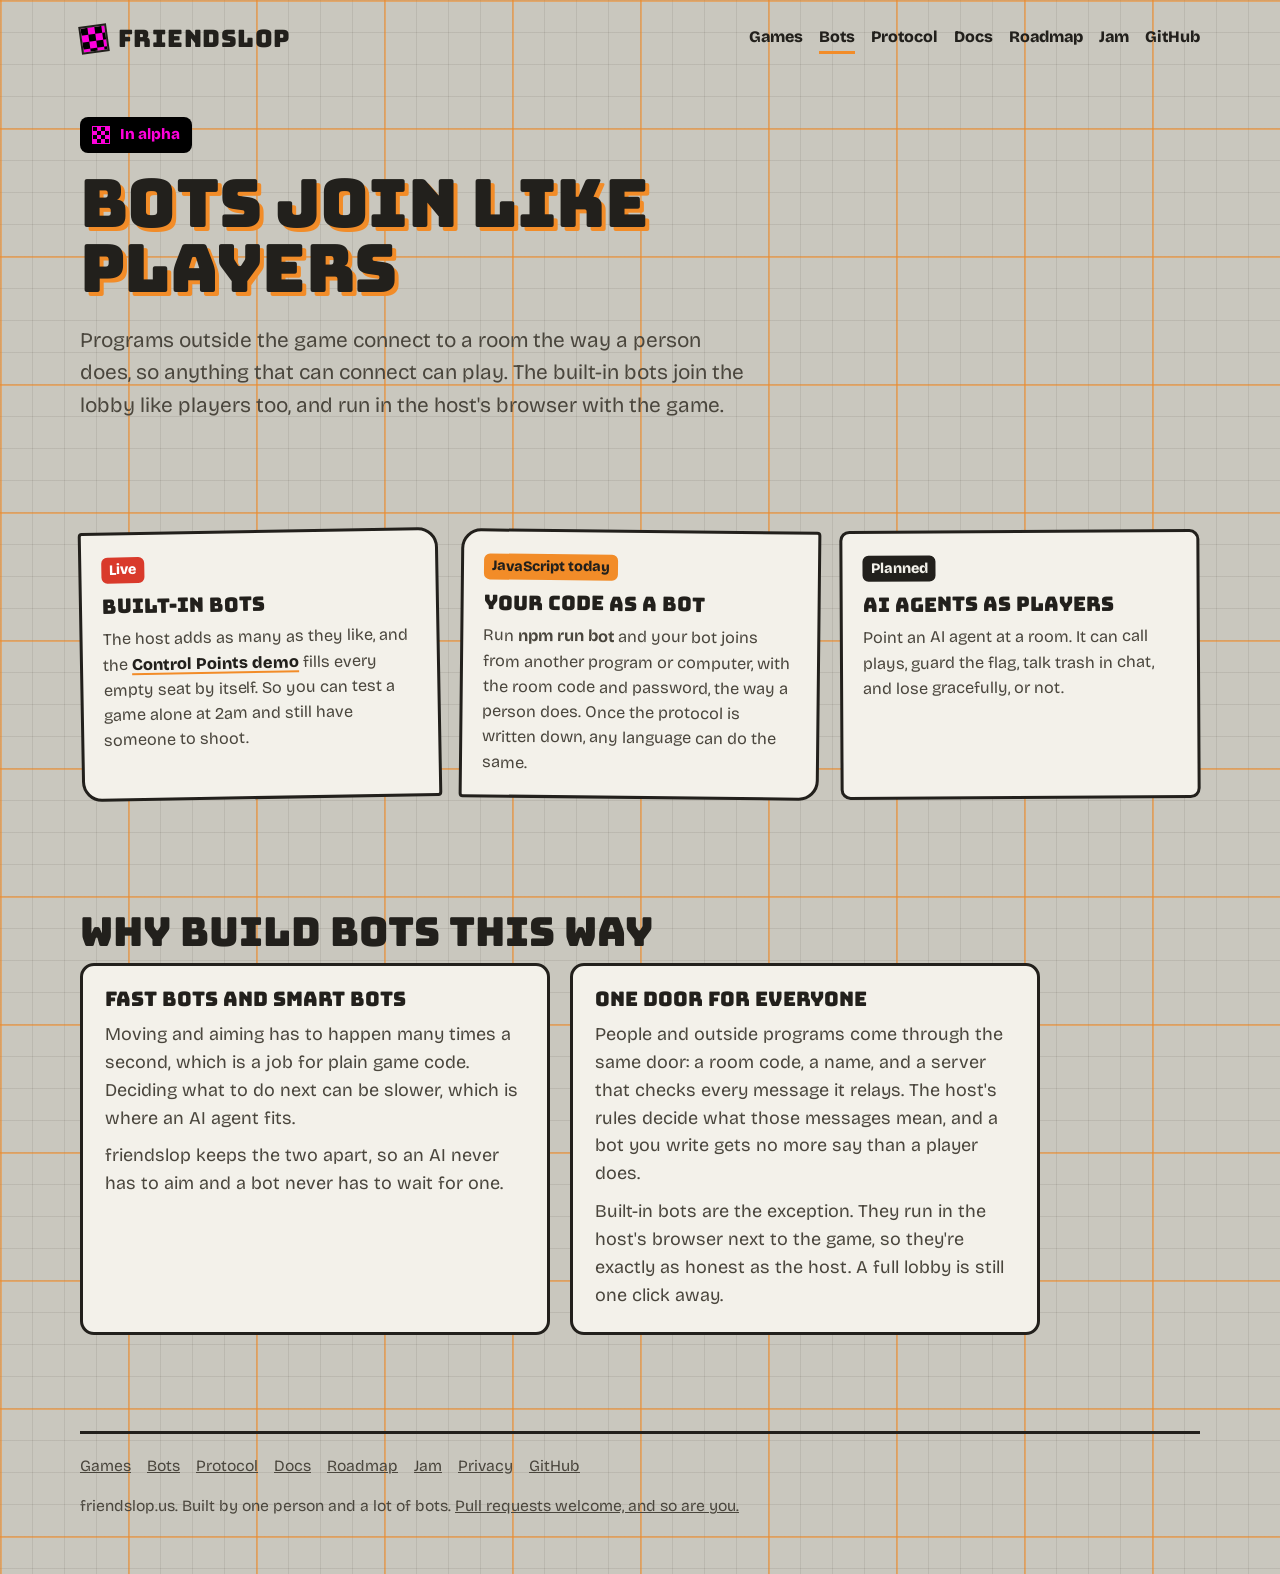
==== commit e99deb56: "Site: a privacy page, linked from every footer Co-Authored-By: Claude Opus 5.5 <noreply@anthropic.co" ====
--- a/bots/index.html
+++ b/bots/index.html
@@ -84,6 +84,7 @@
       <a href="/docs/">Docs</a>
       <a href="/roadmap/">Roadmap</a>
       <a href="/jam/">Jam</a>
+      <a href="/privacy/">Privacy</a>
       <a href="https://github.com/joshhickson/friendslop">GitHub</a>
     </nav>
     <span>friendslop.us. Built by one person and a lot of bots. <a href="/#together">Pull requests welcome, and so are you.</a></span>
--- a/style.css
+++ b/style.css
@@ -398,3 +398,4 @@
 .panel h3 { margin-bottom: 10px; }
 .panel ul { margin-bottom: 10px; }
 .page-body a.btn { color: var(--panel); text-decoration: none; }
+.doc-date { margin: -8px 0 0; font-size: 1rem; color: var(--ink-soft); }
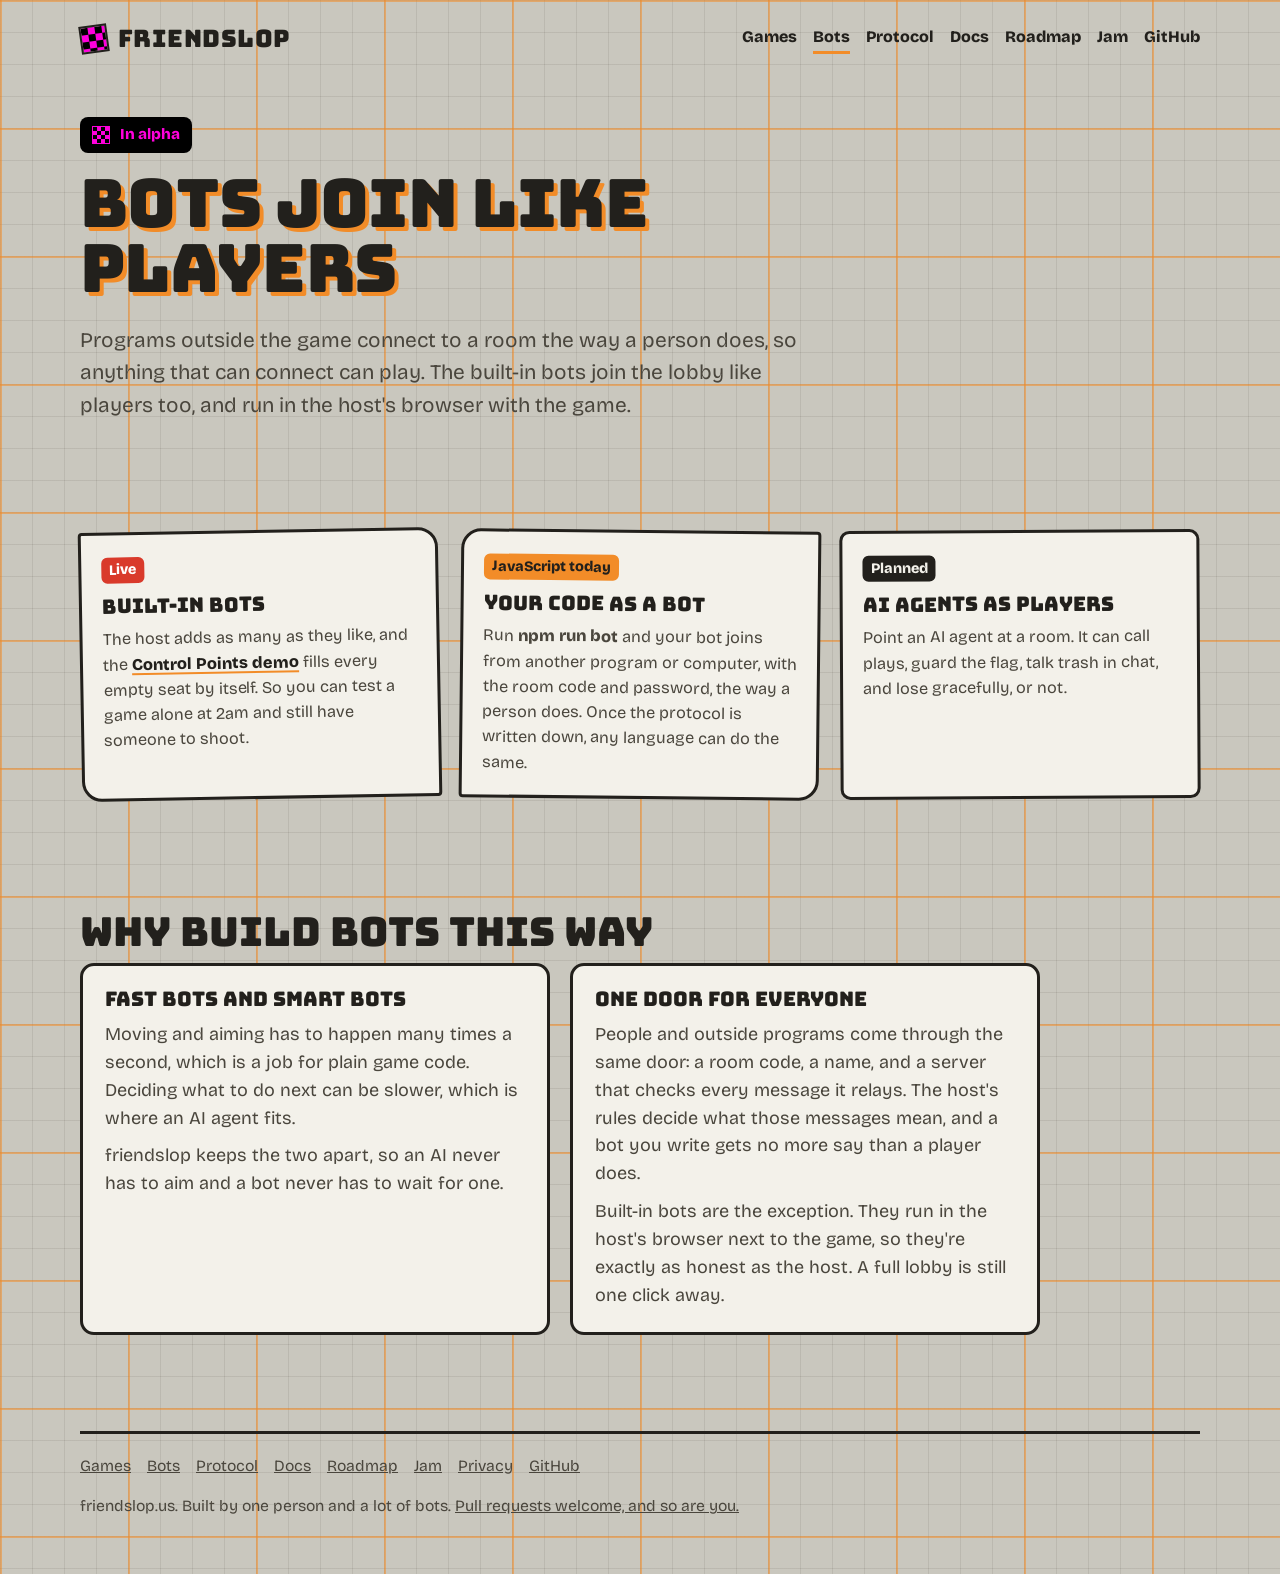
==== commit 40bc50d3: "Site: serve the fonts from this site, and say so on the privacy page The two typefaces now come from" ====
--- a/bots/index.html
+++ b/bots/index.html
@@ -10,9 +10,6 @@
 <meta property="og:url" content="https://friendslop.us/bots/">
 <meta name="theme-color" content="#c9c7be">
 <link rel="icon" href="data:image/svg+xml,%3Csvg xmlns='http://www.w3.org/2000/svg' viewBox='0 0 32 32'%3E%3Crect width='16' height='16' fill='%23ff00dc'/%3E%3Crect x='16' y='16' width='16' height='16' fill='%23ff00dc'/%3E%3Crect x='16' width='16' height='16' fill='%23000'/%3E%3Crect y='16' width='16' height='16' fill='%23000'/%3E%3C/svg%3E">
-<link rel="preconnect" href="https://fonts.googleapis.com">
-<link rel="preconnect" href="https://fonts.gstatic.com" crossorigin>
-<link href="https://fonts.googleapis.com/css2?family=Bungee&family=Bricolage+Grotesque:opsz,wght@12..96,400;12..96,600;12..96,800&display=swap" rel="stylesheet">
 <link rel="stylesheet" href="/style.css">
 </head>
 <body>
--- a/style.css
+++ b/style.css
@@ -1,4 +1,35 @@
 /* friendslop.us: shared styles for every page */
+
+/* The two typefaces, served from this site (SIL Open Font License, see the OFL files in /fonts/).
+   The same files as the play app's client/fonts. */
+@font-face {
+  font-family: "Bungee";
+  font-style: normal;
+  font-weight: 400;
+  font-display: swap;
+  src: url("/fonts/bungee-latin-400-normal.woff2") format("woff2");
+}
+@font-face {
+  font-family: "Bricolage Grotesque";
+  font-style: normal;
+  font-weight: 400;
+  font-display: swap;
+  src: url("/fonts/bricolage-grotesque-latin-400-normal.woff2") format("woff2");
+}
+@font-face {
+  font-family: "Bricolage Grotesque";
+  font-style: normal;
+  font-weight: 600;
+  font-display: swap;
+  src: url("/fonts/bricolage-grotesque-latin-600-normal.woff2") format("woff2");
+}
+@font-face {
+  font-family: "Bricolage Grotesque";
+  font-style: normal;
+  font-weight: 800;
+  font-display: swap;
+  src: url("/fonts/bricolage-grotesque-latin-800-normal.woff2") format("woff2");
+}
 
 :root {
   --bg: #c9c7be;
